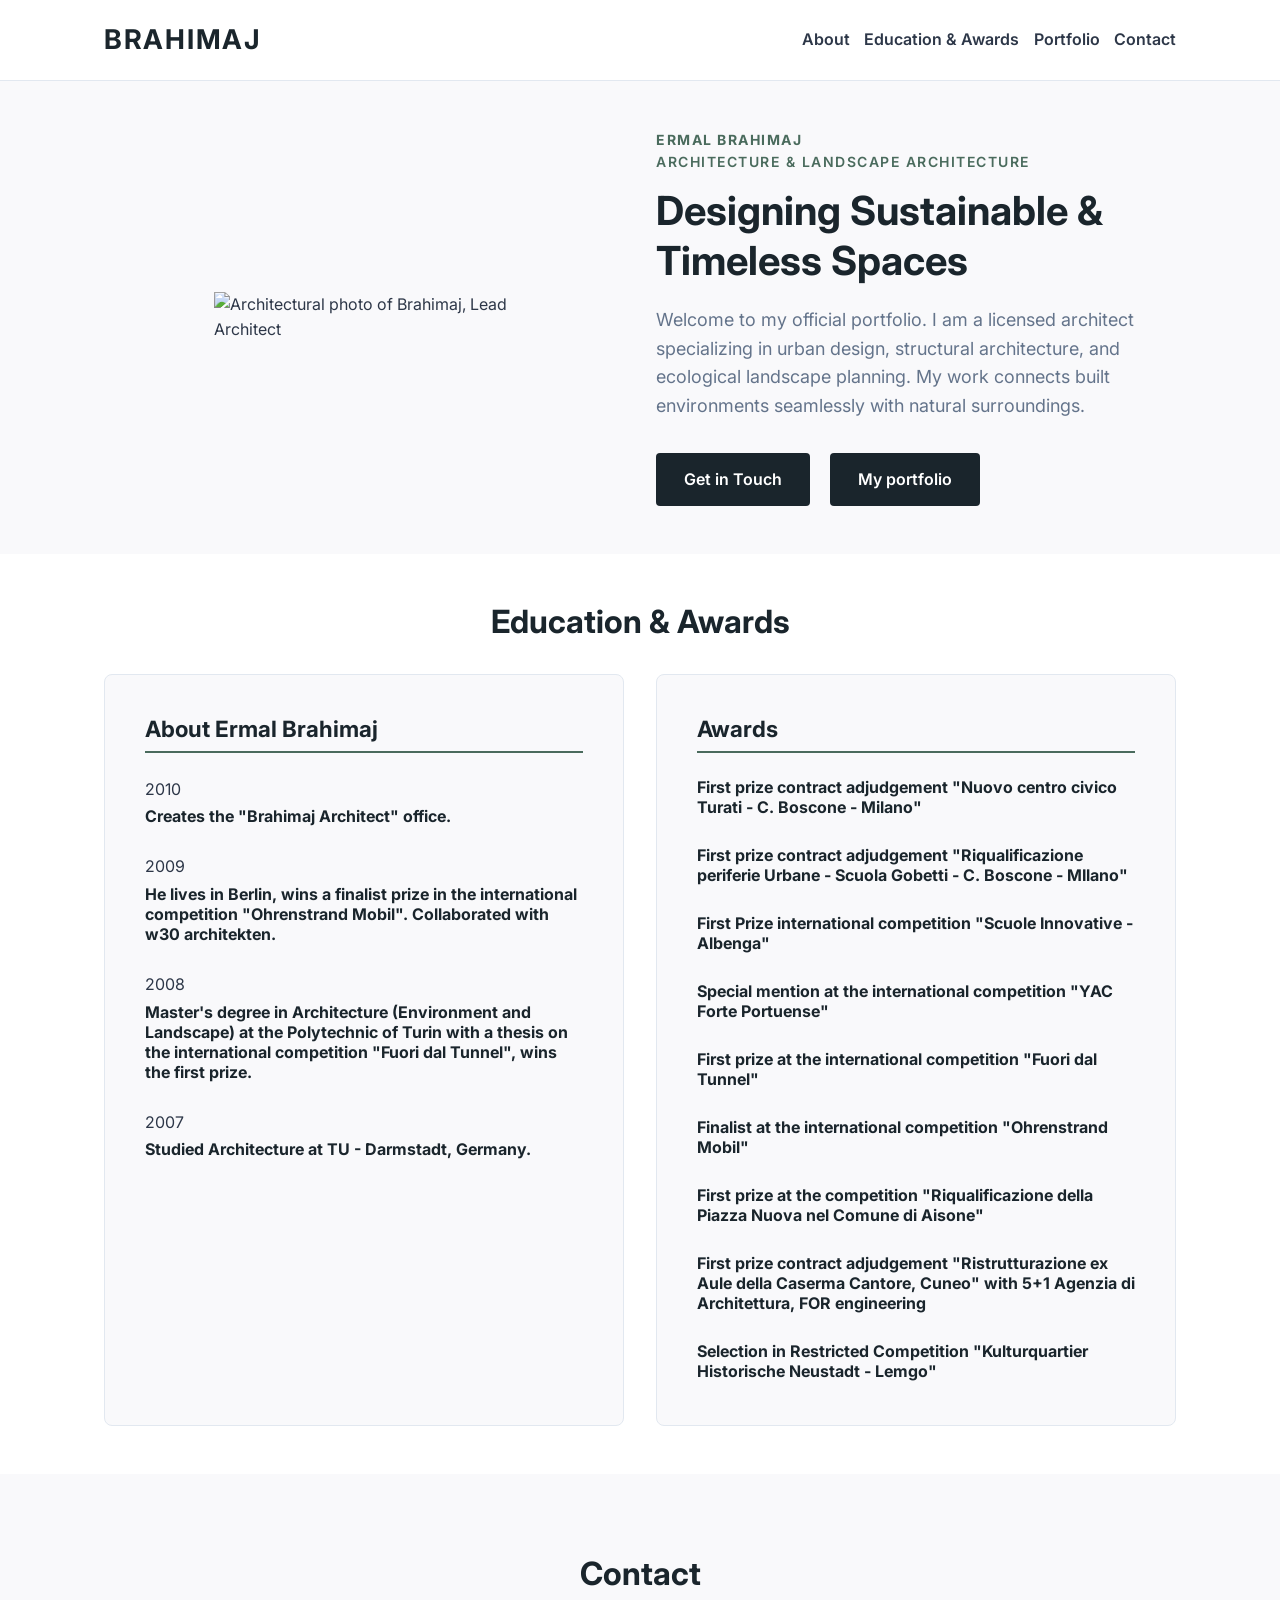
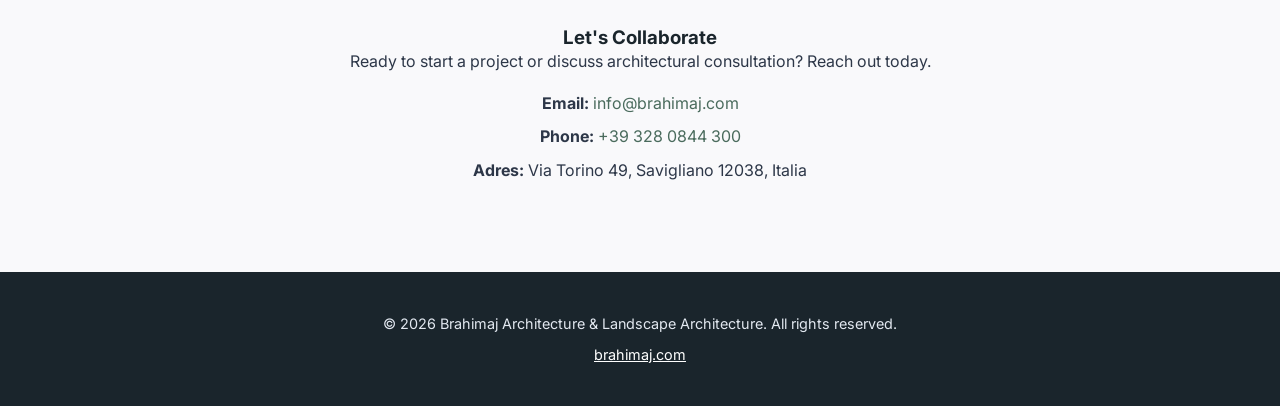
==== index.html @ bae402e3 "Add files via upload" ====
<!DOCTYPE html>
<html lang="en">
<head>
  <meta charset="UTF-8">
  <meta name="viewport" content="width=device-width, initial-scale=1.0">
  <title>Brahimaj | Architecture & Landscape Architecture</title>
  <meta name="description" content="Portfolio of Brahimaj - Professional Architect & Landscape Architect. Discover awards, educational background, and architectural expertise.">
  <link rel="canonical" href="https://brahimaj.com/">
  <meta property="og:title" content="Brahimaj | Architecture & Landscape Architecture">
  <meta property="og:description" content="Explore the architectural and landscape design portfolio of Brahimaj.">
  <meta property="og:type" content="website">
  <meta property="og:url" content="https://brahimaj.com/">
  <meta property="og:image" content="profile.jpg">
  <link rel="preconnect" href="https://fonts.googleapis.com">
  <link rel="preconnect" href="https://fonts.gstatic.com" crossorigin>
  <link href="https://fonts.googleapis.com/css2?family=Inter:wght@300;400;600;700&display=swap" rel="stylesheet">
  <link rel="stylesheet" href="style.css">
</head>
<body>

  <a href="#main-content" class="skip-link">Skip to main content</a>

  <header class="header">
    <div class="container nav-container">
      <a href="https://brahimaj.com/" class="logo" aria-label="Brahimaj Architecture Homepage">BRAHIMAJ</a>
      <nav aria-label="Main Navigation">
        <ul class="nav-list">
          <li><a href="#about" class="nav-link">About</a></li>
          <li><a href="#qualifications" class="nav-link">Education & Awards</a></li>
          <li><a href="/portfolio" class="nav-link">Portfolio</a></li>
          <li><a href="#contact" class="nav-link">Contact</a></li>
        </ul>
      </nav>
    </div>
  </header>

  <main id="main-content">

    <section id="about" class="hero-section" aria-labelledby="hero-title">
      <div class="container hero-grid">
        <div class="hero-image-wrapper">
          <img src="img/brahimaj.png" 
               alt="Architectural photo of Brahimaj, Lead Architect" 
               class="profile-img">
        </div>
        <div class="hero-text">
          <span class="subtitle"><strong>Ermal Brahimaj</strong></br> Architecture & Landscape Architecture</span>
          <h1 id="hero-title">Designing Sustainable & Timeless Spaces</h1>
          <p class="bio">
            Welcome to my official portfolio. I am a licensed architect specializing in urban design, structural architecture, and ecological landscape planning. My work connects built environments seamlessly with natural surroundings.
          </p>
          <a href="#contact" class="btn btn-primary">Get in Touch</a>
          <a href="/portfolio" class="btn btn-primary">My portfolio</a>
        </div>
      </div>
    </section>

    <section id="qualifications" class="qualifications-section" aria-labelledby="qualifications-title">
      <div class="container">
        <h2 id="qualifications-title" class="section-title">Education & Awards</h2>
        
        <div class="qualifications-grid">
          
          <article class="card">
            <h3>About Ermal Brahimaj</h3>
            <ul class="timeline-list">
              <li class="timeline-item">
                <span class="year">2010</span>
                <h4>Creates the "Brahimaj Architect" office.</h4>
              </li>
              <li class="timeline-item">
                <span class="year">2009</span>
                <h4>He lives in Berlin, wins a finalist prize in the international competition "Ohrenstrand Mobil". Collaborated with w30 architekten.</h4>
              </li>
              <li class="timeline-item">
                <span class="year">2008</span>
                <h4>Master's degree in Architecture (Environment and Landscape) at the Polytechnic of Turin with a thesis on the international competition "Fuori dal Tunnel", wins the first prize.</h4>
              </li>
              <li class="timeline-item">
                <span class="year">2007</span>
                <h4>Studied Architecture at TU - Darmstadt, Germany.</h4>
              </li>
            </ul>
          </article>

          <article class="card">
            <h3>Awards</h3>
            <ul class="timeline-list">
              <li class="timeline-item">
                <h4>First prize contract adjudgement "Nuovo centro civico Turati - C. Boscone - Milano"</h4>
              </li>
              <li class="timeline-item">
                <h4>First prize contract adjudgement "Riqualificazione periferie Urbane - Scuola Gobetti - C. Boscone - MIlano"</h4>
              </li>
              <li class="timeline-item">
                <h4>First Prize international competition "Scuole Innovative - Albenga"</h4>
              </li>
              <li class="timeline-item">
                <h4>Special mention at the international competition "YAC Forte Portuense"</h4>
              </li>
              <li class="timeline-item">
                <h4>First prize at the international competition "Fuori dal Tunnel"</h4>
              </li>
              <li class="timeline-item">
                <h4>Finalist at the international competition "Ohrenstrand Mobil"</h4>
              </li>
              <li class="timeline-item">
                <h4>First prize at the competition "Riqualificazione della Piazza Nuova nel Comune di Aisone"</h4>
              </li>
              <li class="timeline-item">
                <h4>First prize contract adjudgement "Ristrutturazione ex Aule della Caserma Cantore, Cuneo" with 5+1 Agenzia di Architettura, FOR engineering</h4>
              </li>
              <li class="timeline-item">
                <h4>Selection in Restricted Competition "Kulturquartier Historische Neustadt - Lemgo"</h4>
              </li>
            </ul>
          </article>

        </div>
      </div>
    </section>

    <section id="contact" class="contact-section" aria-labelledby="contact-title">
      <div class="container">
        <h2 id="contact-title" class="section-title">Contact</h2>
          <div class="contact-info">
            <h3>Let's Collaborate</h3>
            <p>Ready to start a project or discuss architectural consultation? Reach out today.</p>
            <ul class="info-list">
              <li><strong>Email:</strong> <a href="mailto:info@brahimaj.com">info@brahimaj.com</a></li>
              <li><strong>Phone:</strong> <a href="tel:+39 328 0844 300">+39 328 0844 300</a></li>
              <li><strong>Adres:</strong> Via Torino 49, Savigliano 12038, Italia</li>
            </ul>
          </div>
      </div>
    </section>

  </main>

  <footer class="footer">
    <div class="container footer-content">
      <p>&copy; 2026 Brahimaj Architecture & Landscape Architecture. All rights reserved.</p>
      <p><a href="https://brahimaj.com/" class="footer-link">brahimaj.com</a></p>
    </div>
  </footer>

</body>
</html>
---- style.css ----
:root {
  --primary-color: #1a252c; 
  --accent-color: #4a6b5d;    
  --background-light: #f9f9fb;  
  --card-bg: #ffffff;
  --text-main: #2d3748;
  --text-muted: #64748b;
  --border-color: #e2e8f0;
  --focus-ring: #2563eb;

  --font-family: 'Inter', -apple-system, BlinkMacSystemFont, "Segoe UI", Roboto, sans-serif;
  --container-width: 1120px;
  --transition-fast: 0.2s ease;
}

*, *::before, *::after {
  box-sizing: border-box;
  margin: 0;
  padding: 0;
}

html {
  scroll-behavior: smooth;
  font-size: 100%;
}

body {
  font-family: var(--font-family);
  background-color: var(--background-light);
  color: var(--text-main);
  line-height: 1.6;
  margin: 0;
  padding: 0;
}

a {
  color: var(--accent-color);
  text-decoration: none;
  transition: color var(--transition-fast);
}

a:hover, a:focus {
  text-decoration: underline;
}

:focus-visible {
  outline: 3px solid var(--focus-ring);
  outline-offset: 3px;
}

.skip-link {
  position: absolute;
  top: -100px;
  left: 1rem;
  background: var(--primary-color);
  color: #fff;
  padding: 0.75rem 1.25rem;
  z-index: 1000;
  transition: top var(--transition-fast);
}

.skip-link:focus {
  top: 1rem;
}

.container {
  max-width: var(--container-width);
  margin: 0 auto;
  padding: 0 1.5rem;
}

h1, h2, h3, h4 {
  color: var(--primary-color);
  line-height: 1.25;
}

.section-title {
  font-size: 2rem;
  text-align: center;
  margin-bottom: 2rem;
  font-weight: 700;
}

.btn {
  display: inline-block;
  padding: 0.85rem 1.75rem;
  border-radius: 4px;
  font-weight: 600;
  cursor: pointer;
  border: none;
  margin-right: 1rem;
  transition: background-color var(--transition-fast), transform var(--transition-fast);
}

.btn-primary {
  background-color: var(--primary-color);
  color: #ffffff;
}

.btn-primary:hover {
  background-color: var(--accent-color);
  text-decoration: none;
}

.header {
  background: #ffffff;
  border-bottom: 1px solid var(--border-color);
  position: sticky;
  top: 0;
  z-index: 100;
}

.nav-container {
  display: flex;
  justify-content: space-between;
  align-items: center;
  height: 80px;
  width: 100%;
}

.logo {
  font-size: 1.7rem;
  font-weight: 700;
  letter-spacing: 1.7px;
  color: var(--primary-color);
}

.nav-list {
  display: flex;
  list-style: none;
  gap: 0.9rem;
}

.nav-link {
  color: var(--text-main);
  font-weight: 600;
  text-align: center;
}

.nav-link:hover {
  color: var(--accent-color);
}

.hero-section {
  padding: 3rem 0;
}

.hero-grid {
  display: grid;
  grid-template-columns: 1fr;
  gap: 2rem;
  align-items: center;
}

@media (min-width: 768px) {
  .hero-grid {
    grid-template-columns: 1fr 1fr;
  }
}

.hero-image-wrapper {
  overflow: hidden;
  align-items: center;
  display: flex;
  margin-left: auto;
  margin-right: auto;
}

.profile-img {
  width: 300px;
  height: auto;
  display: flex;
  object-fit: cover;
  align-items: center;
}

.subtitle {
  display: block;
  text-transform: uppercase;
  font-size: 0.875rem;
  letter-spacing: 1.5px;
  color: var(--accent-color);
  font-weight: 600;
  margin-bottom: 0.75rem;
}

.hero-text h1 {
  font-size: 2.5rem;
  margin-bottom: 1.25rem;
}

.bio {
  color: var(--text-muted);
  font-size: 1.125rem;
  margin-bottom: 2rem;
}

.qualifications-section {
  padding: 3rem 0;
  background-color: #ffffff;
}

.qualifications-grid {
  display: grid;
  grid-template-columns: 1fr;
  gap: 2rem;
}

@media (min-width: 768px) {
  .qualifications-grid {
    grid-template-columns: 1fr 1fr;
  }
}

.card {
  background: var(--background-light);
  padding: 2.5rem;
  border-radius: 8px;
  border: 1px solid var(--border-color);
}

.card h3 {
  font-size: 1.4rem;
  margin-bottom: 1.5rem;
  padding-bottom: 0.5rem;
  border-bottom: 2px solid var(--accent-color);
}

.timeline-list {
  list-style: none;
}

.timeline-item {
  margin-bottom: 1.75rem;
}

.timeline-item:last-child {
  margin-bottom: 0;
}

.timeline-item h4 {
  font-size: 1rem;
  margin: 0.25rem 0;
}

.timeline-item .institution {
  color: var(--text-muted);
  font-size: 0.95rem;
}

.contact-section {
  padding: 5rem 0;
  text-align: center;
}

@media (min-width: 768px) {
  .contact-grid {
    grid-template-columns: 1fr 1fr;
  }
}

.info-list {
  list-style: none;
  margin-top: 1rem;
}

.info-list li {
  margin-bottom: 0.5rem;
}

.footer {
  background-color: var(--primary-color);
  color: #e2e8f0;
  padding: 2.5rem 0;
  text-align: center;
  font-size: 0.9rem;
}

.footer-content {
  display: flex;
  flex-direction: column;
  gap: 0.5rem;
}

.footer-link {
  color: #ffffff;
  text-decoration: underline;
}

.gallery-item img {
  width: 100%;
  height: 240px;        
  object-fit: cover;      
  border-radius: 4px;     
  display: block;
  transition: transform 0.3s ease;
}

.gallery-item img:hover {
  transform: scale(1.15);
}

@media (max-width: 900px) {
  .gallery-grid {
    grid-template-columns: repeat(2, 1fr);
  }
}

@media (max-width: 500px) {
  .gallery-grid {
    grid-template-columns: 1fr;
  }
  
  .gallery-item img {
    height: 280px; 
  }
}

.timeline-container {
  max-width: 1200px;
  margin: 2rem auto;
  padding: 1rem;
}

.accordion-item {
  margin-bottom: 1rem;
  border: 1px solid #e2e8f0;
  border-radius: 8px;
  background-color: #ffffff;
  overflow: hidden;
  box-shadow: 0 2px 4px rgba(0, 0, 0, 0.02);
  margin-left: auto;
  margin-right: auto;
}

.accordion-header {
  width: 100%;
  display: flex;
  justify-content: space-between;
  align-items: center;
  padding: 1.2rem 1.9rem;
  background-color: #ffffff;
  border: none;
  cursor: pointer;
  text-align: left;
  transition: background-color 0.2s ease;
}

.accordion-header:hover {
  background-color: #f8fafc;
}

.year-label {
  font-size: 1.5rem;
  font-weight: 600;
  color: #1e293b;
  letter-spacing: -0.5px;
}

.accordion-icon {
  width: 10px;
  height: 10px;
  border-right: 2px solid #64748b;
  border-bottom: 2px solid #64748b;
  transform: rotate(45deg);
  transition: transform 0.3s ease;
}

.accordion-header[aria-expanded="true"] .accordion-icon {
  transform: rotate(-135deg);
}

.accordion-content {
  padding: 0 2rem 2rem 2rem;
  border-top: 1px solid #f1f5f9;
  background-color: #fafbfc;
}

.project-group {
  margin-top: 2rem;
}

.project-title {
  font-size: 1.1rem;
  font-weight: 500;
  color: #334155;
  margin-bottom: 1rem;
  padding-bottom: 0.5rem;
  border-bottom: 1px solid #e2e8f0;
}

.gallery-grid {
  display: grid;
  grid-template-columns: repeat(4, 1fr);
  gap: 1rem;
}

.gallery-item img {
  width: 100%;
  height: 200px;
  object-fit: cover;
  border-radius: 4px;
  display: block;
}

@media (max-width: 900px) {
  .gallery-grid {
    grid-template-columns: repeat(2, 1fr);
  }
}

@media (max-width: 500px) {
  .gallery-grid {
    grid-template-columns: 1fr;
  }
  .accordion-header {
    padding: 1rem 1.25rem;
  }
}
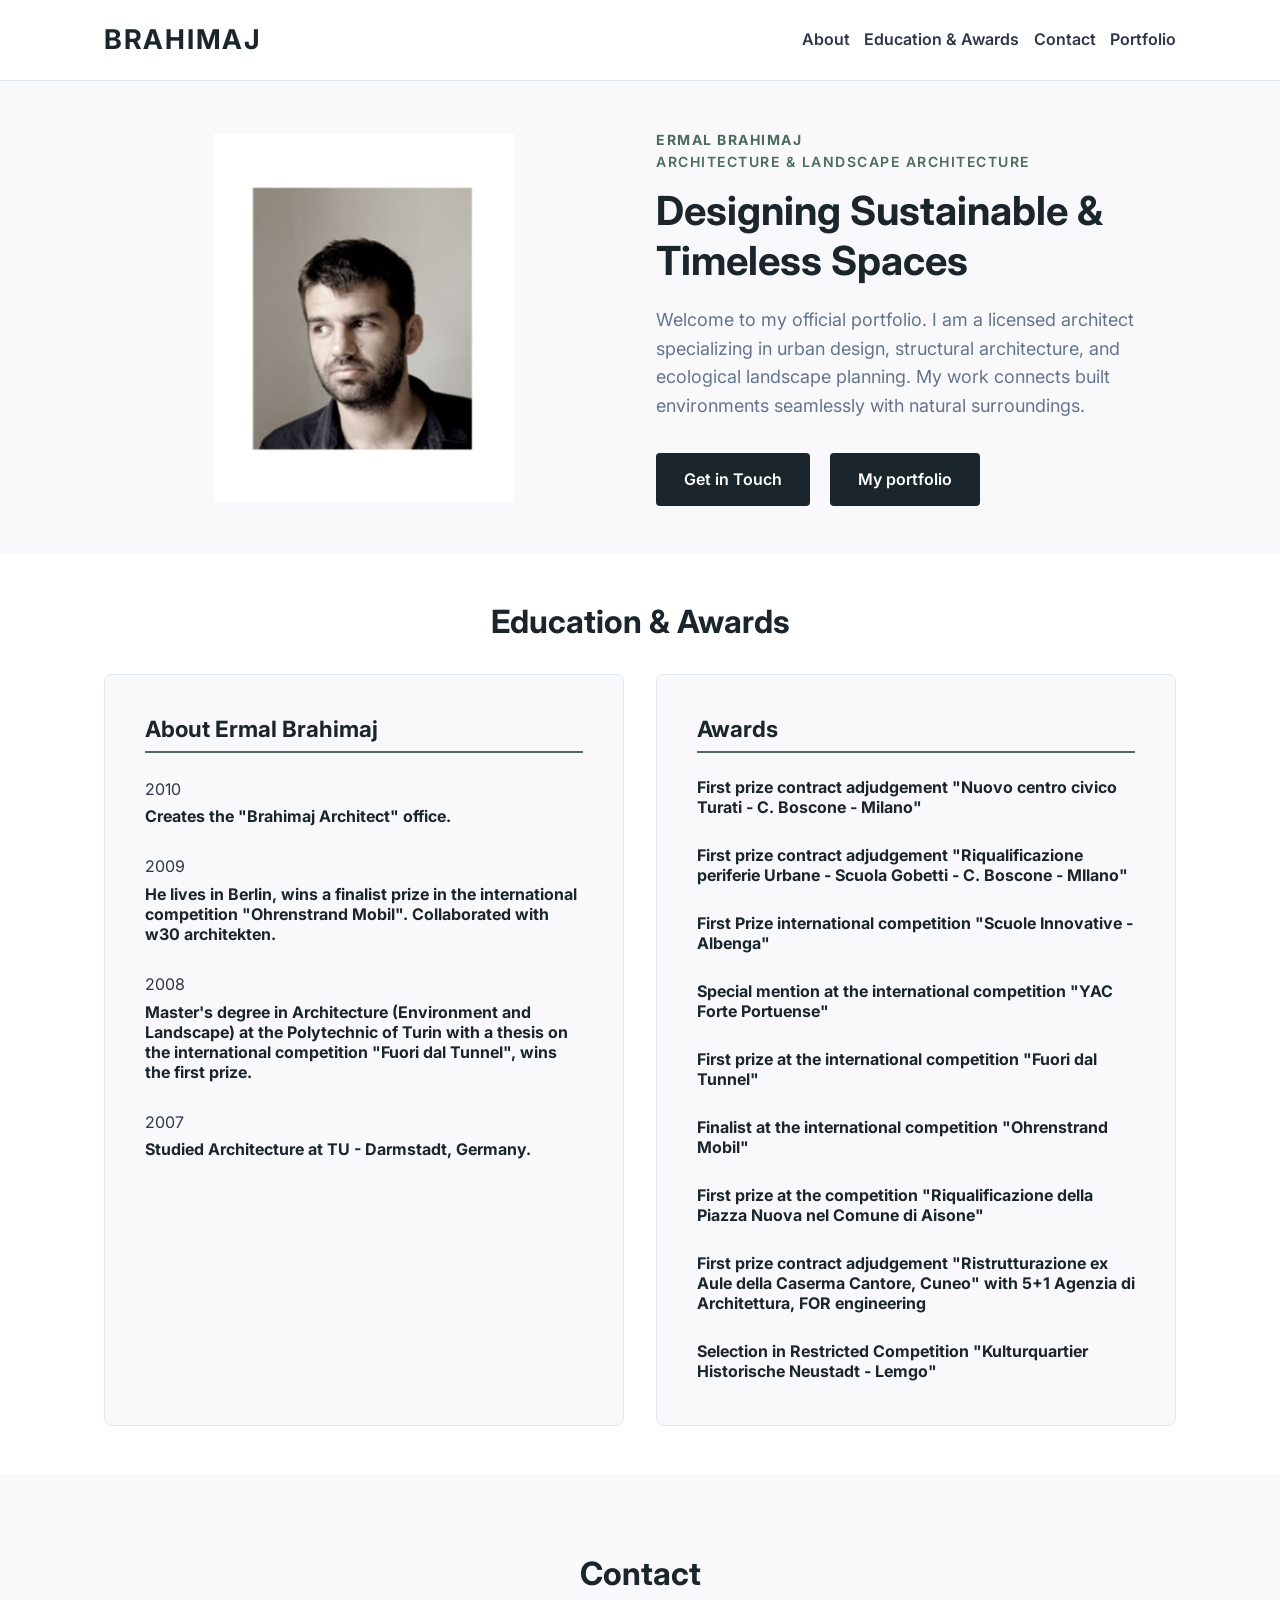
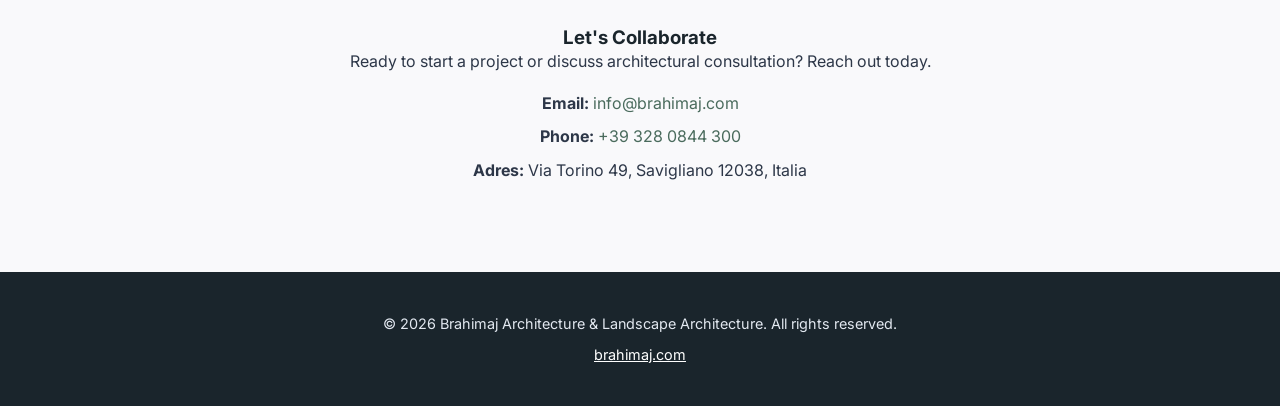
==== commit dab7cc4c: "Add files via upload" ====
--- a/index.html
+++ b/index.html
@@ -27,19 +27,19 @@
         <ul class="nav-list">
           <li><a href="#about" class="nav-link">About</a></li>
           <li><a href="#qualifications" class="nav-link">Education & Awards</a></li>
+          <li><a href="#contact" class="nav-link">Contact</a></li>
           <li><a href="/portfolio" class="nav-link">Portfolio</a></li>
-          <li><a href="#contact" class="nav-link">Contact</a></li>
         </ul>
       </nav>
     </div>
   </header>
-
+  
   <main id="main-content">
 
     <section id="about" class="hero-section" aria-labelledby="hero-title">
       <div class="container hero-grid">
         <div class="hero-image-wrapper">
-          <img src="img/brahimaj.png" 
+          <img src="brahimaj.png" 
                alt="Architectural photo of Brahimaj, Lead Architect" 
                class="profile-img">
         </div>
